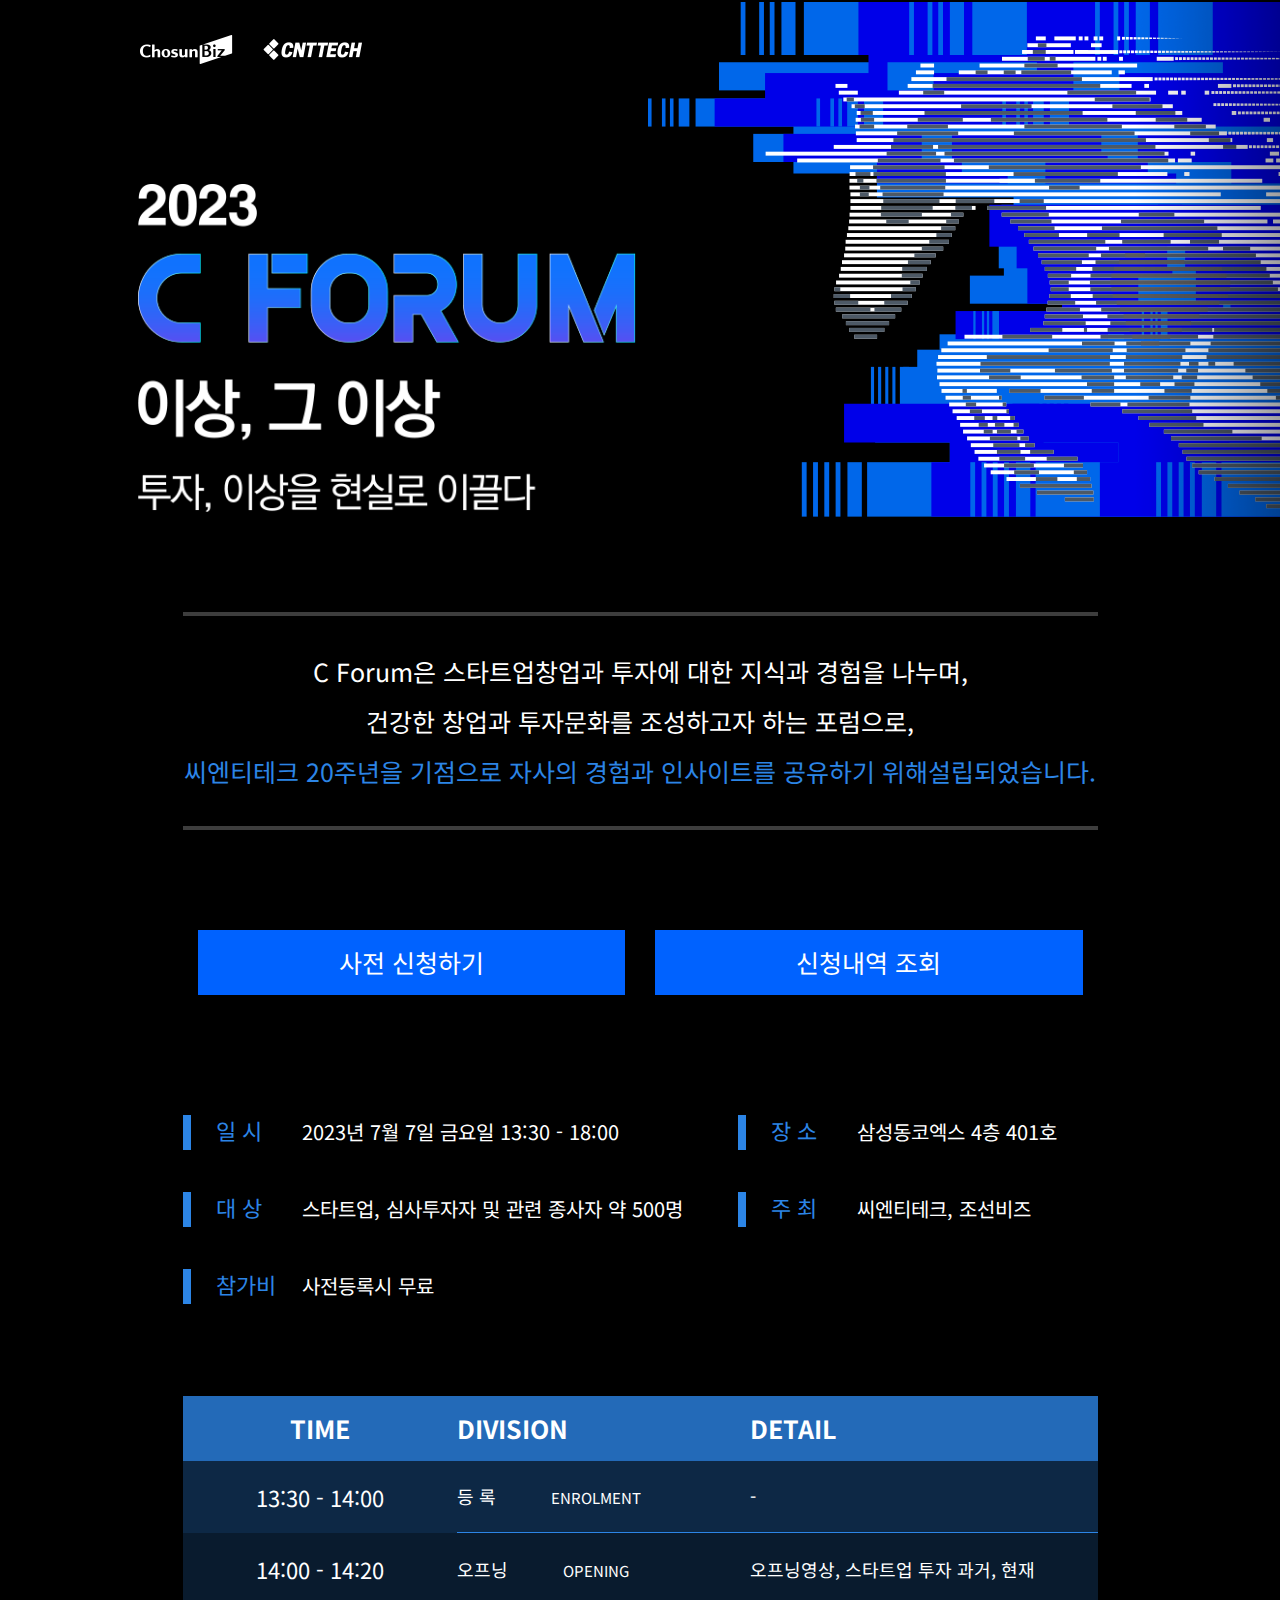
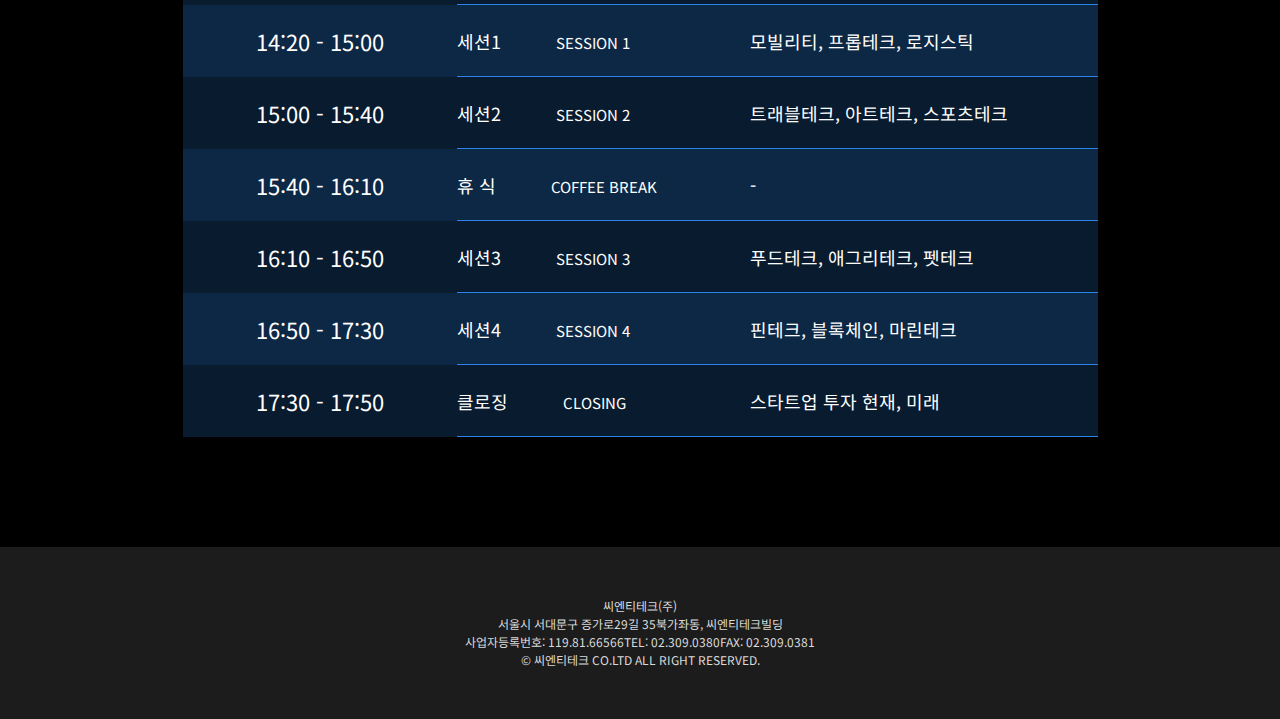
==== pages/index.html @ 465e96e7 "c 포럼 작업중" ====
<!DOCTYPE html>
<html lang="ko">
<head>
    <meta charset="UTF-8">
    <meta http-equiv="X-UA-Compatible" content="IE=edge">
    <meta name="viewport" content="width=device-width, initial-scale=1.0">
    <title>C 포럼 사전신청 페이지</title>
    <link rel="stylesheet" href="../resources/css/style.css">
</head>
<body>
    <div id="container">
        <div class="inner main">
            <div class="logo_wrap">
                <h1><a href="#"><img src="../resources/img/common/ico_logo_chosunBiz.png" alt="조선비즈 로고"></a></h1>
                <h1><a href="#"><img src="../resources/img/common/ico_logo_cnttech.png" alt="씨엔티테크 로고"></a></h1>
            </div>
            <span class="title"><img src="../resources/img/common/img_pc_title.png" alt="2023 C FORUM 이상, 그 이상, 투자, 이상을 현실로 이끌다"></span>    
            <p>C Forum은 스타트업창업과 투자에 대한<br class="mobile"> 지식과 경험을 나누며, <br class="pc">건강한 창업과 투자문화를 조성하고자 하는 포럼으로, <br><span>씨엔티테크 20주년을 기점으로 자사의 경험과 <br class="mobile">인사이트를 공유하기 위해설립되었습니다.</span></p>
            <div class="btn_wrap">
                <a class="button" href="#">사전 신청하기</a>
                <a class="button" href="#">신청내역 조회</a>
            </div>
            <ul>
                <li><span>일 시</span>2023년 7월 7일 금요일 13:30 - 18:00</li>
                <li><span>장 소</span>삼성동코엑스 4층 401호</li>
                <li><span>대 상</span>스타트업, 심사투자자 및 관련 종사자 약 500명</li>
                <li><span>주 최</span>씨엔티테크, 조선비즈</li>
                <li><span>참가비</span>사전등록시 무료</li>
            </ul>
            <table>
                <thead>
                    <tr>
                        <th>TIME</th>
                        <th>DIVISION</th>
                        <th>DETAIL</th>
                    </tr>
                </thead>
                <tbody>
                    <tr>
                        <td>13:30 - 14:00</td>
                        <td>등 록<span>ENROLMENT</span></td>
                        <td>-</td>
                    </tr>
                    <tr class="dark">
                        <td>14:00 - 14:20</td>
                        <td>오프닝<span>OPENING</span><span class="detail">오프닝영상, 스타트업 투자 과거, 현재</span></td>
                        <td>오프닝영상, 스타트업 투자 과거, 현재</td>
                    </tr>
                    <tr>
                        <td>14:20 - 15:00</td>
                        <td>세션1<span>SESSION 1</span><span class="detail">모빌리티, 프롭테크, 로지스틱</span></td>
                        <td>모빌리티, 프롭테크, 로지스틱</td>
                    </tr>
                    <tr class="dark">
                        <td>15:00 - 15:40</td>
                        <td>세션2<span>SESSION 2</span><span class="detail">트래블테크, 아트테크, 스포츠테크</span></td>
                        <td>트래블테크, 아트테크, 스포츠테크</td>
                    </tr>
                    <tr>
                        <td>15:40 - 16:10</td>
                        <td>휴 식<span>COFFEE BREAK</span></td>
                        <td>-</td>
                    </tr>
                    <tr class="dark">
                        <td>16:10 - 16:50</td>
                        <td>세션3<span>SESSION 3</span><span class="detail">푸드테크, 애그리테크, 펫테크</span></td>
                        <td>푸드테크, 애그리테크, 펫테크</td>
                    </tr>
                    <tr>
                        <td>16:50 - 17:30</td>
                        <td>세션4<span>SESSION 4</span><span class="detail">핀테크, 블록체인, 마린테크</span></td>
                        <td>핀테크, 블록체인, 마린테크</td>
                    </tr>
                    <tr class="dark">
                        <td>17:30 - 17:50</td>
                        <td>클로징<span>CLOSING</span><span class="detail">스타트업 투자 현재, 미래</span></td>
                        <td>스타트업 투자 현재, 미래</td>
                    </tr>
                </tbody>
            </table>
        </div>
    </div>
    <div id="footer">
        <ul>
            <li>씨엔티테크(주)</li>
            <li>서울시 서대문구 증가로29길 35북가좌동, 씨엔티테크빌딩</li>
            <li>사업자등록번호: 119.81.66566TEL: 02.309.0380FAX: 02.309.0381</li>
            <li>© 씨엔티테크 CO.LTD ALL RIGHT RESERVED.</li>
        </ul>
    </div>
</body>
</html>
---- resources/css/style.css ----
@import url("https://cdnjs.cloudflare.com/ajax/libs/font-awesome/6.3.0/css/all.min.css");
@import url("https://fonts.googleapis.com/css2?family=Noto+Sans+KR:wght@400;500;700&display=swap");
* {
  margin: 0;
  padding: 0;
}

html {
  font-size: 62.5%;
}

body {
  background-color: #000;
  font: normal 1.8rem/1.44 "Noto Sans KR", sans-serif;
}

ul, ol, li {
  list-style-type: none;
}

a {
  text-decoration: none;
  color: #000;
}

img, video {
  vertical-align: middle;
}

input, select, textarea {
  outline: 0;
  border: none;
}

textarea {
  resize: none;
}

table {
  border-collapse: collapse;
}

body {
  line-height: 1;
}

button {
  border: none;
}

input {
  outline: 0;
}

.button:active {
  transform: scale(0.95);
}

#footer {
  background-color: #1c1c1c;
  padding: 5rem 0;
}
#footer ul li {
  color: #dadada;
  text-align: center;
  line-height: 1.8rem;
  font-size: 1.2rem;
}

#container {
  overflow-x: hidden;
}
#container .top_banner {
  background-color: #0062ff;
  color: #fff;
  text-align: center;
  padding: 7rem 0;
  font-size: 4rem;
  font-weight: bold;
}
#container .inner {
  max-width: 91.5rem;
  width: 100%;
}
#container .inner.main {
  color: #fff;
  margin: 0 auto 11rem;
}
#container .inner.main .logo_wrap {
  display: flex;
  margin: 2.5rem -4.5rem 12rem -4.5rem;
  margin-bottom: 12rem;
}
#container .inner.main .logo_wrap h1:last-child {
  margin-left: 2.5rem;
}
#container .inner.main .logo_wrap h1 a img {
  width: 100%;
}
#container .inner.main .title {
  margin: 0 -4.5rem;
  display: inline-block;
  width: 50rem;
  height: 32.8rem;
}
#container .inner.main .title img {
  width: 100%;
}
#container .inner.main .title::after {
  content: "";
  display: block;
  width: 104.7rem;
  height: 61.2rem;
  background-image: url("../img/common/bg_pc.png");
  background-repeat: no-repeat;
  background-size: cover;
  position: relative;
  top: -51rem;
  right: -51rem;
}
#container .inner.main p {
  margin: 10rem 0;
  border-top: 0.4rem solid #3d3d3d;
  border-bottom: 0.4rem solid #3d3d3d;
  font-size: 2.5rem;
  line-height: 5rem;
  padding: 3rem 0;
  text-align: center;
}
#container .inner.main p br.mobile {
  display: none;
}
#container .inner.main p span {
  color: #2c85e6;
}
#container .inner.main .btn_wrap {
  display: flex;
  justify-content: center;
  margin-bottom: 11rem;
}
#container .inner.main .btn_wrap a {
  margin: 0 1.5rem;
  display: block;
  width: 44rem;
  height: 6.5rem;
  background-color: #0062ff;
  color: #fff;
  font-size: 2.5rem;
  line-height: 6.5rem;
  text-align: center;
}
#container .inner.main ul {
  margin-bottom: 6rem;
}
#container .inner.main ul li {
  display: inline-block;
  font-size: 2rem;
  margin-bottom: 4rem;
}
#container .inner.main ul li:nth-child(1), #container .inner.main ul li:nth-child(3) {
  width: 55rem;
}
#container .inner.main ul li::before {
  content: "";
  display: inline-block;
  width: 0.8rem;
  height: 3.5rem;
  background-color: #2c85e6;
  margin-right: 2.5rem;
  transform: translateY(1rem);
}
#container .inner.main ul li span {
  font-size: 2.2rem;
  display: inline-block;
  width: 6.1rem;
  color: #2c85e6;
  margin-right: 2.5rem;
}
#container .inner.main table {
  width: 100%;
}
#container .inner.main table thead {
  padding: 0 13rem 0 5rem;
}
#container .inner.main table thead tr {
  background-color: #236ab8;
}
#container .inner.main table thead tr th {
  font-size: 2.5rem;
  font-weight: bold;
  padding: 2rem 0;
}
#container .inner.main table thead tr th:first-child {
  width: 30%;
}
#container .inner.main table thead tr th:nth-child(2) {
  width: 32%;
  text-align: start;
}
#container .inner.main table thead tr th:last-child {
  width: 38%;
  text-align: start;
}
#container .inner.main table tbody tr td {
  font-size: 2.2rem;
  padding: 2.5rem 0;
}
#container .inner.main table tbody tr td span {
  display: inline-block;
  margin-left: 5.5rem;
  font-size: 1.5rem;
}
#container .inner.main table tbody tr td span.detail {
  display: none;
}
#container .inner.main table tbody tr td:first-child {
  width: 30%;
  text-align: center;
}
#container .inner.main table tbody tr td:nth-child(2) {
  width: 32%;
  font-size: 1.8rem;
  border-bottom: 0.1rem solid #2c85e6;
}
#container .inner.main table tbody tr td:last-child {
  font-size: 1.8rem;
  width: 38%;
  border-bottom: 0.1rem solid #2c85e6;
}
#container .inner.main table tr {
  background-color: #0d2845;
}
#container .inner.main table tr.dark {
  background-color: #091b2e;
}
#container .inner.application {
  max-width: 100rem;
  width: 100%;
  color: #000;
  margin: 6.5rem auto 11.5rem;
  border-radius: 3rem;
  position: relative;
}
#container .inner.application button.exit_btn {
  width: 7rem;
  height: 7rem;
  border-top: 0.1rem solid #656565;
  border-left: 0.1rem solid #656565;
  background-color: transparent;
  transform: rotate(-45deg);
  position: absolute;
  top: 2.5rem;
  left: -11rem;
}
#container .inner.application button.exit_btn:active {
  transform: rotate(-45deg) scale(0.95);
}
#container .inner.application button.submit_btn {
  width: 44rem;
  height: 6.5rem;
  background-color: #0062ff;
  color: #fff;
  font-size: 2.5rem;
  font-weight: bold;
  display: block;
  margin: 0 auto;
}
#container .inner.application div {
  overflow: hidden;
  background-color: #fff;
  padding: 7.5rem 17.5rem;
  border-radius: 3rem;
  box-sizing: border-box;
  margin-bottom: 8.5rem;
}
#container .inner.application div h3 {
  font-size: 2.5rem;
  color: #0062ff;
  margin-bottom: 1rem;
}
#container .inner.application div p {
  white-space: pre-line;
  font-size: 1.5rem;
  color: #0062ff;
  margin-bottom: 4rem;
}
#container .inner.application div p.policy {
  color: #000;
  border-top: 0.1rem solid #d9d9d9;
  border-bottom: 0.1rem solid #d9d9d9;
  line-height: 2rem;
  padding: 5rem 0;
  margin-top: 7rem;
}
#container .inner.application div ul {
  position: relative;
  padding-top: 3.5rem;
  margin-bottom: 7rem;
}
#container .inner.application div ul::before {
  content: "";
  display: block;
  width: 100vw;
  height: 0.2rem;
  background-color: #0062ff;
  position: absolute;
  top: 0;
  left: 50%;
  transform: translateX(-50%);
}
#container .inner.application div ul::after {
  content: "";
  display: block;
  width: 100vw;
  height: 0.2rem;
  background-color: #0062ff;
  position: absolute;
  bottom: -14rem;
  left: 50%;
  transform: translateX(-50%);
}
#container .inner.application div ul li {
  display: flex;
  align-items: center;
  font-size: 2rem;
  margin-bottom: 2.5rem;
}
#container .inner.application div ul li > span {
  width: 13rem;
}
#container .inner.application div ul li > span span {
  color: #ff0000;
}
#container .inner.application div ul li input {
  border: 0.1rem solid #e9e9e9;
  width: 80%;
  height: 5.4rem;
  padding: 0 1.5rem;
  display: block;
  margin: 0 0 0 auto;
  border-radius: 1rem;
  box-sizing: border-box;
}
#container .inner.application div label {
  display: flex;
  align-items: center;
  font-size: 1.5rem;
}
#container .inner.application div label span {
  border: 0.1rem solid #d0d0d0;
  width: 2rem;
  height: 2rem;
  margin-right: 2rem;
  position: relative;
  overflow: hidden;
}
#container .inner.application div label span::after {
  content: "";
  position: absolute;
  width: 0.8rem;
  height: 1.2rem;
  border-right: 0.3rem solid red;
  border-bottom: 0.3rem solid red;
  transform: rotate(45deg);
  display: none;
  top: -0.1rem;
  right: 25%;
}
#container .inner.application div label input {
  display: none;
}
#container .inner.application div label input:checked + span::after {
  display: block;
}
#container .inner.application_done {
  color: #fff;
  max-width: 100rem;
  height: 56rem;
  margin: 0 auto;
}
#container .inner.application_done::after {
  content: "";
  position: relative;
  top: -57rem;
  left: -36rem;
  display: block;
  width: 96.5rem;
  height: 35.3rem;
  background-image: url("../img/common/bg_pc_done.png");
  background-repeat: no-repeat;
  background-size: cover;
}
#container .inner.application_done div {
  max-width: 30.4rem;
  width: 100%;
  margin: 21.5rem 0 21.5rem auto;
}
#container .inner.application_done div h3 {
  font-size: 3rem;
  text-align: center;
  white-space: pre-line;
  margin-bottom: 5.5rem;
  line-height: 4rem;
}
#container .inner.application_done div button {
  width: 100%;
  height: 4.8rem;
  background-color: #0062ff;
  color: #fff;
  font-weight: bold;
  font-size: 1.8rem;
  margin-bottom: 1.7rem;
}
#container .pop_card {
  display: none;
  position: relative;
  top: 0;
  left: 0;
}
#container .pop_card.on {
  display: block;
}
#container .pop_card .pop_bg {
  display: block;
  width: 100vw;
  height: 100vh;
  position: fixed;
  top: 0;
  left: 0;
  z-index: 1;
  background-color: rgba(0, 0, 0, 0.7);
}
#container .pop_card > div {
  display: flex;
  flex-direction: column;
  justify-content: space-between;
  z-index: 2;
  position: fixed;
  top: 50%;
  left: 50%;
  transform: translate(-50%, -50%);
  padding: 1rem;
  width: 44.2rem;
  height: 23.5rem;
  box-sizing: border-box;
  border-radius: 1.5rem;
  background-color: #fff;
}
#container .pop_card > div h4 {
  font-size: 2rem;
  text-align: center;
  padding: 5rem 0;
  width: 30rem;
  margin: 0 auto;
  line-height: 2.5rem;
}
#container .pop_card > div button {
  background-color: #0062ff;
  width: 100%;
  height: 5.4rem;
  color: #fff;
  font-size: 2rem;
  font-weight: bold;
  border-radius: 1.5rem;
}
#container .pop_card > div > div {
  display: flex;
  justify-content: space-between;
}
#container .pop_card > div > div button {
  width: 20.8rem;
}
#container .pop_card > div > div button:first-child {
  background-color: #fff;
  border: 0.1rem solid #0062ff;
  color: #0062ff;
}

@media screen and (max-width: 1240px) {
  #container .inner.application {
    padding: 0 11rem;
    box-sizing: border-box;
    max-width: 100%;
  }
  #container .inner.application button.exit_btn {
    left: 3rem;
  }
}
@media screen and (max-width: 1024px) {
  #container .top_banner {
    padding: 4rem 0;
  }
  #container .top_banner h2 {
    font-size: 2.5rem;
  }
  #container .inner {
    padding: 0 2.5rem;
    box-sizing: border-box;
  }
  #container .inner.main .logo_wrap {
    margin: 2.5rem 0 12rem 0;
  }
  #container .inner.main .title {
    margin: 1.5rem 0 0 0;
    width: 47.5rem;
  }
  #container .inner.main .title::after {
    right: -35rem;
  }
  #container .inner.main ul {
    margin: 0 4rem 6rem 4rem;
  }
  #container .inner.main ul li {
    width: 100%;
  }
  #container .inner.application {
    padding: 0 2.5rem;
  }
  #container .inner.application button.exit_btn {
    border-top: 0.1rem solid #fff;
    border-left: 0.1rem solid #fff;
    top: -14rem;
    width: 4rem;
    height: 4rem;
  }
  #container .inner.application div {
    padding: 7.5rem 10rem;
  }
  #container .inner.application_done {
    height: 38rem;
  }
  #container .inner.application_done::after {
    background-image: url("../img/common/bg_mobile_done.png");
    transform: translateX(-26.5%);
    width: 96.7rem;
    height: 41.3rem;
    top: -80.3rem;
    left: 50%;
  }
  #container .inner.application_done div {
    margin: 42rem auto 3.5rem;
  }
}
@media screen and (max-width: 750px) {
  #footer {
    padding: 2rem 0;
  }
  #footer ul li {
    font-size: 1rem;
    line-height: 1.3rem;
  }
  #container .top_banner {
    padding: 2rem 0;
  }
  #container .top_banner h2 {
    font-size: 1.6rem;
  }
  #container .inner.main {
    position: relative;
  }
  #container .inner.main .logo_wrap {
    margin: 0.2rem -1rem 0;
  }
  #container .inner.main .logo_wrap h1:last-child {
    margin-left: 1.5rem;
  }
  #container .inner.main .logo_wrap h1 a {
    display: block;
    width: 5.4rem;
    height: 1.7rem;
  }
  #container .inner.main .logo_wrap h1 a img {
    vertical-align: super;
  }
  #container .inner.main .title {
    margin: 15rem -1rem 0 -1rem;
    width: 0;
    height: 12rem;
  }
  #container .inner.main .title img {
    display: none;
  }
  #container .inner.main .title::after {
    width: 74.9rem;
    height: 32rem;
    background-image: url("../img/common/bg_mobile_done.png");
    position: absolute;
    top: -0.5rem;
    right: 50%;
    transform: translateX(74%);
  }
  #container .inner.main p {
    white-space: pre-wrap;
    margin: 3.5rem 0 2.5rem 0;
    border-top: 0.1rem solid #3d3d3d;
    border-bottom: 0.1rem solid #3d3d3d;
    font-size: 1.58rem;
    line-height: 2.5rem;
    padding: 2rem 0;
  }
  #container .inner.main p br.pc {
    display: none;
  }
  #container .inner.main p br.mobile {
    display: block;
  }
  #container .inner.main .btn_wrap {
    flex-direction: column;
    margin-bottom: 2.5rem;
  }
  #container .inner.main .btn_wrap a {
    width: 100%;
    height: 4.5rem;
    margin: 1rem 0;
    font-size: 1.6rem;
    line-height: 4.5rem;
  }
  #container .inner.main ul {
    margin: 0 auto 2rem;
    width: 29.5rem;
  }
  #container .inner.main ul li {
    font-size: 1.1rem;
    margin-bottom: 2rem;
  }
  #container .inner.main ul li:nth-child(1), #container .inner.main ul li:nth-child(3) {
    width: 100%;
  }
  #container .inner.main ul li::before {
    width: 0.3rem;
    height: 1.6rem;
    margin-right: 1.5rem;
    transform: translateY(0.4rem);
  }
  #container .inner.main ul li span {
    font-size: 1.1rem;
    width: 6.5rem;
    margin: 0;
  }
  #container .inner.main table thead tr th {
    font-size: 1rem;
    padding: 1.2rem 0;
  }
  #container .inner.main table thead tr th:first-child {
    width: 32%;
  }
  #container .inner.main table thead tr th:nth-child(2) {
    width: 68%;
    text-align: center;
  }
  #container .inner.main table thead tr th:last-child {
    display: none;
  }
  #container .inner.main table tbody tr td {
    font-size: 1rem;
    padding: 1.5rem 0;
  }
  #container .inner.main table tbody tr td span {
    margin-left: 1rem;
    font-size: 1rem;
  }
  #container .inner.main table tbody tr td span.detail {
    display: block;
    margin-left: 0;
  }
  #container .inner.main table tbody tr td:first-child {
    width: 32%;
  }
  #container .inner.main table tbody tr td:nth-child(2) {
    font-size: 1rem;
    padding-left: 6rem;
  }
  #container .inner.main table tbody tr td:last-child {
    display: none;
  }
  #container .inner.application {
    margin: 3.5rem 0 4rem;
  }
  #container .inner.application button.exit_btn {
    width: 1rem;
    height: 1rem;
    border-top: 0.1rem solid #fff;
    border-left: 0.1rem solid #fff;
    top: -6.8rem;
    left: 2.5rem;
  }
  #container .inner.application button.submit_btn {
    max-width: 32rem;
    width: 100%;
    height: 4.5rem;
    font-size: 1.6rem;
  }
  #container .inner.application div {
    padding: 4.5rem 2.5rem;
    margin-bottom: 4rem;
  }
  #container .inner.application div h3 {
    font-size: 1.6rem;
  }
  #container .inner.application div p {
    font-size: 1rem;
    margin-bottom: 3rem;
  }
  #container .inner.application div p.policy {
    margin-top: 5rem;
    padding: 1rem 0;
    line-height: 1.5rem;
  }
  #container .inner.application div ul {
    padding-top: 2rem;
    margin-bottom: 5rem;
  }
  #container .inner.application div ul::after {
    bottom: -9.5rem;
  }
  #container .inner.application div ul li {
    font-size: 1.3rem;
  }
  #container .inner.application div ul li > span {
    width: 8rem;
  }
  #container .inner.application div ul li input {
    width: 80%;
    height: 3.3rem;
    border-radius: 0.5rem;
  }
  #container .inner.application div label {
    font-size: 1rem;
  }
  #container .inner.application div label span {
    width: 1rem;
    height: 1rem;
  }
  #container .inner.application div label span::after {
    width: 0.3rem;
    height: 0.7rem;
  }
  #container .inner.application_done::after {
    width: 74.9rem;
    height: 32rem;
    top: -69.7rem;
    left: 50%;
  }
  #container .inner.application_done div {
    margin: 32rem auto 3.5rem;
  }
  #container .inner.application_done div h3 {
    font-size: 2.3rem;
    margin-bottom: 5rem;
  }
  #container .inner.application_done div button {
    width: 100%;
    font-size: 1.6rem;
  }
}
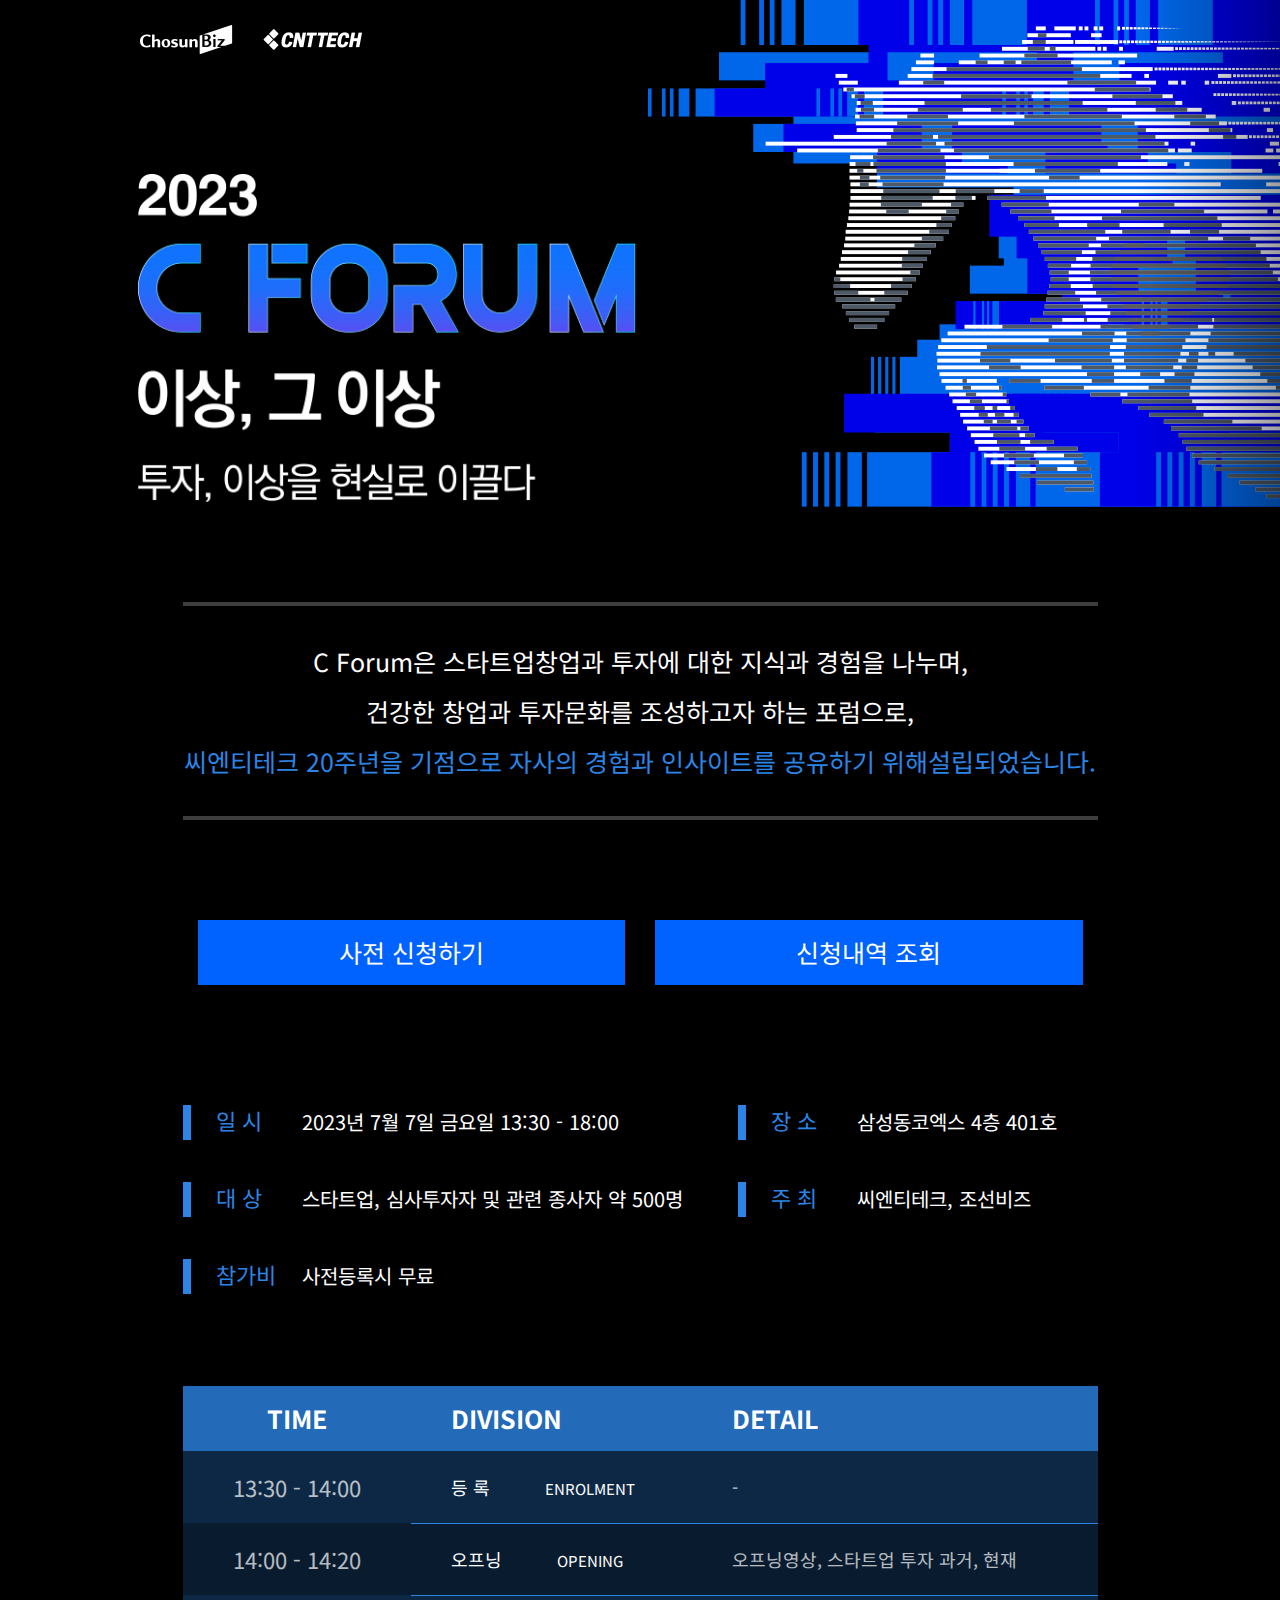
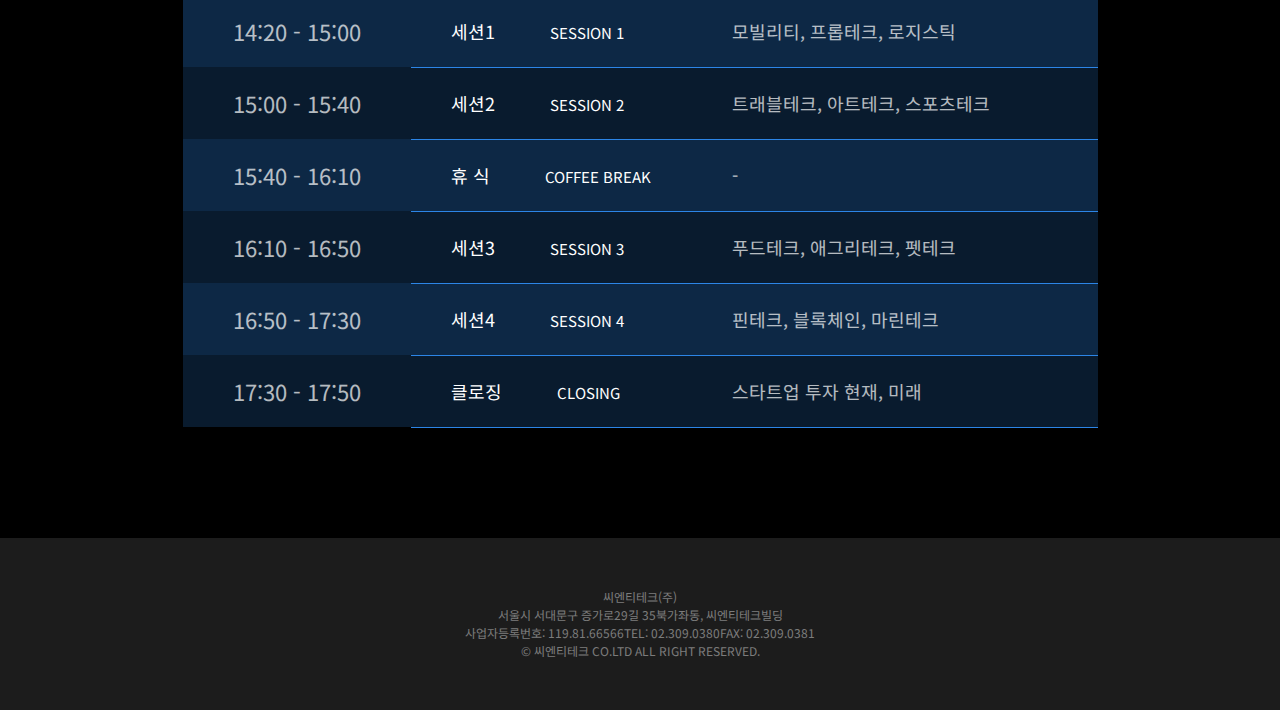
==== commit d91528c2: "css 수정" ====
--- a/pages/index.html
+++ b/pages/index.html
@@ -4,17 +4,17 @@
     <meta charset="UTF-8">
     <meta http-equiv="X-UA-Compatible" content="IE=edge">
     <meta name="viewport" content="width=device-width, initial-scale=1.0">
-    <title>C 포럼 사전신청 페이지</title>
+    <title>2023 C FORUM</title>
     <link rel="stylesheet" href="../resources/css/style.css">
 </head>
 <body>
     <div id="container">
         <div class="inner main">
             <div class="logo_wrap">
-                <h1><a href="#"><img src="../resources/img/common/ico_logo_chosunBiz.png" alt="조선비즈 로고"></a></h1>
-                <h1><a href="#"><img src="../resources/img/common/ico_logo_cnttech.png" alt="씨엔티테크 로고"></a></h1>
+                <a href="#"><img src="../resources/img/common/ico_logo_chosunBiz.png" alt="조선비즈 로고"></a>
+                <a href="#"><img src="../resources/img/common/ico_logo_cnttech.png" alt="씨엔티테크 로고"></a>
             </div>
-            <span class="title"><img src="../resources/img/common/img_pc_title.png" alt="2023 C FORUM 이상, 그 이상, 투자, 이상을 현실로 이끌다"></span>    
+            <h1 class="title"><img src="../resources/img/common/img_pc_title.png" alt="2023 C FORUM 이상, 그 이상, 투자, 이상을 현실로 이끌다"></h1>    
             <p>C Forum은 스타트업창업과 투자에 대한<br class="mobile"> 지식과 경험을 나누며, <br class="pc">건강한 창업과 투자문화를 조성하고자 하는 포럼으로, <br><span>씨엔티테크 20주년을 기점으로 자사의 경험과 <br class="mobile">인사이트를 공유하기 위해설립되었습니다.</span></p>
             <div class="btn_wrap">
                 <a class="button" href="#">사전 신청하기</a>
--- a/resources/css/style.css
+++ b/resources/css/style.css
@@ -6,6 +6,7 @@
 }
 
 html {
+  -webkit-user-select: none;
   font-size: 62.5%;
 }
 
@@ -65,6 +66,7 @@
   text-align: center;
   line-height: 1.8rem;
   font-size: 1.2rem;
+  opacity: 0.5;
 }
 
 #container {
@@ -75,6 +77,8 @@
   color: #fff;
   text-align: center;
   padding: 7rem 0;
+}
+#container .top_banner h2 {
   font-size: 4rem;
   font-weight: bold;
 }
@@ -90,11 +94,13 @@
   display: flex;
   margin: 2.5rem -4.5rem 12rem -4.5rem;
   margin-bottom: 12rem;
-}
-#container .inner.main .logo_wrap h1:last-child {
+  position: relative;
+  z-index: 1;
+}
+#container .inner.main .logo_wrap a:last-child {
   margin-left: 2.5rem;
 }
-#container .inner.main .logo_wrap h1 a img {
+#container .inner.main .logo_wrap a img {
   width: 100%;
 }
 #container .inner.main .title {
@@ -191,14 +197,15 @@
   padding: 2rem 0;
 }
 #container .inner.main table thead tr th:first-child {
-  width: 30%;
+  width: 25%;
 }
 #container .inner.main table thead tr th:nth-child(2) {
-  width: 32%;
+  width: 35%;
   text-align: start;
+  padding-left: 4rem;
 }
 #container .inner.main table thead tr th:last-child {
-  width: 38%;
+  width: 40%;
   text-align: start;
 }
 #container .inner.main table tbody tr td {
@@ -212,20 +219,25 @@
 }
 #container .inner.main table tbody tr td span.detail {
   display: none;
+  opacity: 0.7;
+  margin-top: 0.1rem;
 }
 #container .inner.main table tbody tr td:first-child {
-  width: 30%;
+  width: 25%;
   text-align: center;
+  opacity: 0.7;
 }
 #container .inner.main table tbody tr td:nth-child(2) {
-  width: 32%;
+  width: 35%;
   font-size: 1.8rem;
   border-bottom: 0.1rem solid #2c85e6;
+  padding-left: 4rem;
 }
 #container .inner.main table tbody tr td:last-child {
   font-size: 1.8rem;
-  width: 38%;
+  width: 40%;
   border-bottom: 0.1rem solid #2c85e6;
+  opacity: 0.7;
 }
 #container .inner.main table tr {
   background-color: #0d2845;
@@ -265,7 +277,7 @@
   display: block;
   margin: 0 auto;
 }
-#container .inner.application div {
+#container .inner.application > div {
   overflow: hidden;
   background-color: #fff;
   padding: 7.5rem 17.5rem;
@@ -273,18 +285,18 @@
   box-sizing: border-box;
   margin-bottom: 8.5rem;
 }
-#container .inner.application div h3 {
+#container .inner.application > div h3 {
   font-size: 2.5rem;
   color: #0062ff;
   margin-bottom: 1rem;
 }
-#container .inner.application div p {
+#container .inner.application > div p {
   white-space: pre-line;
   font-size: 1.5rem;
   color: #0062ff;
   margin-bottom: 4rem;
 }
-#container .inner.application div p.policy {
+#container .inner.application > div p.policy {
   color: #000;
   border-top: 0.1rem solid #d9d9d9;
   border-bottom: 0.1rem solid #d9d9d9;
@@ -292,12 +304,12 @@
   padding: 5rem 0;
   margin-top: 7rem;
 }
-#container .inner.application div ul {
+#container .inner.application > div ul {
   position: relative;
   padding-top: 3.5rem;
   margin-bottom: 7rem;
 }
-#container .inner.application div ul::before {
+#container .inner.application > div ul::before {
   content: "";
   display: block;
   width: 100vw;
@@ -308,7 +320,7 @@
   left: 50%;
   transform: translateX(-50%);
 }
-#container .inner.application div ul::after {
+#container .inner.application > div ul::after {
   content: "";
   display: block;
   width: 100vw;
@@ -319,21 +331,22 @@
   left: 50%;
   transform: translateX(-50%);
 }
-#container .inner.application div ul li {
+#container .inner.application > div ul li {
   display: flex;
   align-items: center;
   font-size: 2rem;
   margin-bottom: 2.5rem;
 }
-#container .inner.application div ul li > span {
+#container .inner.application > div ul li h4 {
+  font-weight: normal;
   width: 13rem;
 }
-#container .inner.application div ul li > span span {
+#container .inner.application > div ul li h4 span {
   color: #ff0000;
 }
-#container .inner.application div ul li input {
+#container .inner.application > div ul li input {
   border: 0.1rem solid #e9e9e9;
-  width: 80%;
+  width: 100%;
   height: 5.4rem;
   padding: 0 1.5rem;
   display: block;
@@ -341,12 +354,23 @@
   border-radius: 1rem;
   box-sizing: border-box;
 }
-#container .inner.application div label {
+#container .inner.application > div ul li > div {
+  width: 100%;
+  position: relative;
+}
+#container .inner.application > div ul li > div span {
+  position: absolute;
+  top: 50%;
+  transform: translateY(-50%);
+  right: 2rem;
+  font-size: 1.5rem;
+}
+#container .inner.application > div label {
   display: flex;
   align-items: center;
   font-size: 1.5rem;
 }
-#container .inner.application div label span {
+#container .inner.application > div label span {
   border: 0.1rem solid #d0d0d0;
   width: 2rem;
   height: 2rem;
@@ -354,31 +378,31 @@
   position: relative;
   overflow: hidden;
 }
-#container .inner.application div label span::after {
+#container .inner.application > div label span::after {
   content: "";
   position: absolute;
   width: 0.8rem;
   height: 1.2rem;
-  border-right: 0.3rem solid red;
-  border-bottom: 0.3rem solid red;
+  border-right: 0.2rem solid red;
+  border-bottom: 0.2rem solid red;
   transform: rotate(45deg);
   display: none;
   top: -0.1rem;
   right: 25%;
 }
-#container .inner.application div label input {
+#container .inner.application > div label input {
   display: none;
 }
-#container .inner.application div label input:checked + span::after {
-  display: block;
-}
-#container .inner.application_done {
+#container .inner.application > div label input:checked + span::after {
+  display: block;
+}
+#container .inner.submitted {
   color: #fff;
   max-width: 100rem;
   height: 56rem;
   margin: 0 auto;
 }
-#container .inner.application_done::after {
+#container .inner.submitted::after {
   content: "";
   position: relative;
   top: -57rem;
@@ -390,26 +414,370 @@
   background-repeat: no-repeat;
   background-size: cover;
 }
-#container .inner.application_done div {
+#container .inner.submitted div {
   max-width: 30.4rem;
   width: 100%;
   margin: 21.5rem 0 21.5rem auto;
 }
-#container .inner.application_done div h3 {
+#container .inner.submitted div h3 {
   font-size: 3rem;
   text-align: center;
   white-space: pre-line;
   margin-bottom: 5.5rem;
   line-height: 4rem;
 }
-#container .inner.application_done div button {
+#container .inner.submitted div a {
+  display: block;
   width: 100%;
   height: 4.8rem;
+  text-align: center;
+  line-height: 4.8rem;
   background-color: #0062ff;
   color: #fff;
   font-weight: bold;
   font-size: 1.8rem;
   margin-bottom: 1.7rem;
+}
+#container .inner.application_inquiry {
+  color: #fff;
+  max-width: 100rem;
+  height: 64rem;
+  margin: 0 auto;
+}
+#container .inner.application_inquiry::after {
+  content: "";
+  position: relative;
+  top: -50rem;
+  left: -45.5rem;
+  display: block;
+  width: 96.5rem;
+  height: 35.3rem;
+  background-image: url("../img/common/bg_pc_done.png");
+  background-repeat: no-repeat;
+  background-size: cover;
+}
+#container .inner.application_inquiry > div {
+  max-width: 37rem;
+  width: 100%;
+  margin: 11.5rem 0 11.5rem auto;
+}
+#container .inner.application_inquiry > div h3 {
+  font-size: 2.5rem;
+  padding-bottom: 1.6rem;
+  margin-bottom: 3.2rem;
+  border-bottom: 0.2rem solid #fff;
+}
+#container .inner.application_inquiry > div ul li {
+  font-size: 2rem;
+  display: flex;
+  justify-content: space-between;
+  align-items: center;
+  margin-bottom: 2.3rem;
+  position: relative;
+}
+#container .inner.application_inquiry > div ul li h4 {
+  font-weight: normal;
+  width: 6.7rem;
+}
+#container .inner.application_inquiry > div ul li input {
+  width: 30.3rem;
+  height: 4.8rem;
+  border-radius: 0.7rem;
+  padding: 0 1.5rem;
+  box-sizing: border-box;
+}
+#container .inner.application_inquiry > div ul li > div span {
+  position: absolute;
+  top: 50%;
+  transform: translateY(-50%);
+  color: #000;
+  right: 1.5rem;
+  font-size: 1.5rem;
+}
+#container .inner.application_inquiry > div ul li button {
+  margin-top: 2rem;
+  margin-bottom: 0;
+  width: 37.1rem;
+  height: 4.8rem;
+  background-color: #0062ff;
+  color: #fff;
+  font-size: 2rem;
+  font-weight: bold;
+}
+#container .inner.application_inquiry a {
+  width: 100%;
+  max-width: 37.1rem;
+  height: 4.8rem;
+  text-align: center;
+  line-height: 4.8rem;
+  font-size: 2rem;
+  font-weight: bold;
+  color: #fff;
+  background-color: #0062ff;
+  display: block;
+  margin: 0 auto;
+}
+#container .inner.application_list_inquiry {
+  color: #fff;
+  max-width: 37rem;
+  width: 100%;
+  margin: 23rem auto 11rem;
+}
+#container .inner.application_list_inquiry h3 {
+  font-size: 2.5rem;
+  margin-bottom: 3.7rem;
+}
+#container .inner.application_list_inquiry h3::after {
+  content: "";
+  display: block;
+  width: 100%;
+  height: 0.2rem;
+  background-color: #fff;
+  margin-top: 1.5rem;
+}
+#container .inner.application_list_inquiry label {
+  display: flex;
+  justify-content: space-between;
+  align-items: center;
+  font-size: 2rem;
+  margin-bottom: 23rem;
+}
+#container .inner.application_list_inquiry label input {
+  width: 27.3rem;
+  height: 4.8rem;
+  border-radius: 0.6rem;
+  padding: 0 1.5rem;
+  box-sizing: border-box;
+}
+#container .inner.application_list_inquiry button {
+  width: 100%;
+  height: 4.8rem;
+  background-color: #0062ff;
+  color: #fff;
+  font-weight: bold;
+  font-size: 2rem;
+}
+#container .inner.application_list {
+  max-width: 100rem;
+  margin: 0 auto;
+  padding: 13rem 0;
+}
+#container .inner.application_list > div {
+  height: 84rem;
+  padding: 4.5rem 6rem;
+  background-color: #fff;
+  border-radius: 3rem;
+  text-align: center;
+  overflow: hidden;
+}
+#container .inner.application_list > div .top_search_bar {
+  display: flex;
+  justify-content: center;
+}
+#container .inner.application_list > div .top_search_bar select {
+  font-size: 1.5rem;
+  width: 17rem;
+  height: 5rem;
+  border: 0.2rem solid #e9e9e9;
+  border-radius: 0.7rem;
+  background-image: url("../img/common/ico_arrow_down.png");
+  background-repeat: no-repeat;
+  background-position: 12.5rem;
+  -webkit-appearance: none; /* for chrome */
+  -moz-appearance: none; /*for firefox*/
+  appearance: none;
+  padding: 0 2.5rem;
+  box-sizing: border-box;
+  margin: 0 0.75rem;
+}
+#container .inner.application_list > div .top_search_bar > div {
+  position: relative;
+}
+#container .inner.application_list > div .top_search_bar > div > input {
+  font-size: 1.5rem;
+  width: 30rem;
+  height: 5rem;
+  border: 0.2rem solid #e9e9e9;
+  border-radius: 0.7rem;
+  padding: 0 1.5rem;
+  box-sizing: border-box;
+  margin: 0 0.75rem;
+}
+#container .inner.application_list > div .top_search_bar > div button {
+  width: 2.9rem;
+  height: 2.9rem;
+  background-color: transparent;
+  background-image: url("../img/common/ico_search.png");
+  background-repeat: no-repeat;
+  background-size: cover;
+  cursor: pointer;
+  position: absolute;
+  top: 50%;
+  right: 2rem;
+  transform: translateY(-50%);
+}
+#container .inner.application_list > div .top_search_bar > div button:active {
+  transform: translateY(-50%) scale(0.95);
+}
+#container .inner.application_list > div .pc_list {
+  width: 100%;
+  margin: 4rem auto 3rem;
+}
+#container .inner.application_list > div .pc_list tr th, #container .inner.application_list > div .pc_list tr td {
+  text-align: center;
+}
+#container .inner.application_list > div .pc_list thead {
+  border-top: 0.2rem solid #0062ff;
+  border-bottom: 0.2rem solid #0062ff;
+}
+#container .inner.application_list > div .pc_list thead tr th {
+  font-size: 1.5rem;
+  font-weight: lighter;
+  padding: 2rem 0;
+}
+#container .inner.application_list > div .pc_list tbody tr {
+  border-bottom: 0.1rem solid #eaeaea;
+}
+#container .inner.application_list > div .pc_list tbody tr td {
+  font-size: 1.5rem;
+  font-weight: normal;
+  padding: 2rem 0;
+}
+#container .inner.application_list > div .pc_list tbody tr td label {
+  display: flex;
+  align-items: center;
+  font-size: 1.5rem;
+  width: 2.3rem;
+  margin: 0 auto;
+}
+#container .inner.application_list > div .pc_list tbody tr td label span {
+  border: 0.1rem solid #d0d0d0;
+  width: 2rem;
+  height: 2rem;
+  position: relative;
+  display: block;
+}
+#container .inner.application_list > div .pc_list tbody tr td label span::after {
+  content: "";
+  position: absolute;
+  width: 0.8rem;
+  height: 1.2rem;
+  border-right: 0.2rem solid red;
+  border-bottom: 0.2rem solid red;
+  transform: rotate(45deg);
+  display: none;
+  top: -0.1rem;
+  right: 25%;
+}
+#container .inner.application_list > div .pc_list tbody tr td label input {
+  display: none;
+}
+#container .inner.application_list > div .pc_list tbody tr td label input:checked + span::after {
+  display: block;
+}
+#container .inner.application_list > div .pc_list tbody tr td button {
+  width: 5.6rem;
+  height: 3rem;
+  background-color: #0062ff;
+  color: #fff;
+  font-size: 1.5rem;
+}
+#container .inner.application_list > div .mobile_list {
+  display: none;
+}
+#container .inner.application_list > div .mobile_list > div {
+  display: flex;
+  width: 100%;
+  position: relative;
+}
+#container .inner.application_list > div .mobile_list > div::after {
+  content: "";
+  display: block;
+  width: 100vw;
+  height: 0.1rem;
+  background-color: #0062ff;
+  position: absolute;
+  bottom: 0;
+  left: 50%;
+  transform: translate(-50%);
+}
+#container .inner.application_list > div .mobile_list > div button {
+  padding: 2rem 0;
+  width: 33.333%;
+  font-size: 1.3rem;
+  background-color: transparent;
+}
+#container .inner.application_list > div .mobile_list > div button.on {
+  color: #0062ff;
+}
+#container .inner.application_list > div .mobile_list ul {
+  margin-top: 2rem;
+}
+#container .inner.application_list > div .mobile_list ul li {
+  border: 0.1rem solid #d0d0d0;
+  width: 100%;
+  border-radius: 1rem;
+  display: flex;
+  flex-wrap: wrap;
+  justify-content: space-between;
+  padding: 1rem 1.8rem;
+  box-sizing: border-box;
+  margin-bottom: 2rem;
+}
+#container .inner.application_list > div .mobile_list ul li.on {
+  border: 0.1rem solid #0062ff;
+}
+#container .inner.application_list > div .mobile_list ul li.on button {
+  color: #0062ff;
+}
+#container .inner.application_list > div .mobile_list ul li div {
+  display: flex;
+  width: 49%;
+  margin: 0.75rem 0;
+}
+#container .inner.application_list > div .mobile_list ul li div h4, #container .inner.application_list > div .mobile_list ul li div p {
+  font-size: 1rem;
+  font-weight: normal;
+  text-align: start;
+}
+#container .inner.application_list > div .mobile_list ul li div h4 {
+  width: 5.5rem;
+}
+#container .inner.application_list > div .mobile_list ul li button {
+  margin: 0 0 0 auto;
+  margin-left: 31.8%;
+  text-align: end;
+  color: #000;
+  font-weight: bold;
+  font-size: 1rem;
+  background: transparent;
+}
+#container .inner.application_list > div .pagination {
+  display: flex;
+  justify-content: center;
+  align-items: center;
+}
+#container .inner.application_list > div .pagination.mobile {
+  display: none;
+}
+#container .inner.application_list > div .pagination > a {
+  font-size: 2rem;
+  color: #0062ff;
+  margin: 0 1rem;
+  transform: translateY(0.1rem);
+}
+#container .inner.application_list > div .pagination ul {
+  display: flex;
+  align-items: center;
+}
+#container .inner.application_list > div .pagination ul li {
+  margin: 0 1rem;
+}
+#container .inner.application_list > div .pagination ul li.on a {
+  color: #0062ff;
+}
+#container .inner.application_list > div .pagination ul li a {
+  font-size: 1.5rem;
 }
 #container .pop_card {
   display: none;
@@ -449,12 +817,12 @@
 #container .pop_card > div h4 {
   font-size: 2rem;
   text-align: center;
-  padding: 5rem 0;
-  width: 30rem;
-  margin: 0 auto;
+  width: -moz-fit-content;
+  width: fit-content;
+  margin: auto;
   line-height: 2.5rem;
 }
-#container .pop_card > div button {
+#container .pop_card > div button, #container .pop_card > div a {
   background-color: #0062ff;
   width: 100%;
   height: 5.4rem;
@@ -463,14 +831,19 @@
   font-weight: bold;
   border-radius: 1.5rem;
 }
+#container .pop_card > div a {
+  line-height: 5.4rem;
+  text-align: center;
+  cursor: default;
+}
 #container .pop_card > div > div {
   display: flex;
   justify-content: space-between;
 }
-#container .pop_card > div > div button {
+#container .pop_card > div > div button, #container .pop_card > div > div a {
   width: 20.8rem;
 }
-#container .pop_card > div > div button:first-child {
+#container .pop_card > div > div button:first-child, #container .pop_card > div > div a:first-child {
   background-color: #fff;
   border: 0.1rem solid #0062ff;
   color: #0062ff;
@@ -523,13 +896,13 @@
     width: 4rem;
     height: 4rem;
   }
-  #container .inner.application div {
+  #container .inner.application > div {
     padding: 7.5rem 10rem;
   }
-  #container .inner.application_done {
+  #container .inner.submitted {
     height: 38rem;
   }
-  #container .inner.application_done::after {
+  #container .inner.submitted::after {
     background-image: url("../img/common/bg_mobile_done.png");
     transform: translateX(-26.5%);
     width: 96.7rem;
@@ -537,8 +910,43 @@
     top: -80.3rem;
     left: 50%;
   }
-  #container .inner.application_done div {
+  #container .inner.submitted div {
     margin: 42rem auto 3.5rem;
+  }
+  #container .inner.application_inquiry {
+    height: 46.5rem;
+  }
+  #container .inner.application_inquiry::after {
+    background-image: url("../img/common/bg_mobile_done.png");
+    transform: translateX(-26.5%);
+    width: 96.7rem;
+    height: 41.3rem;
+    top: -88rem;
+    left: 50%;
+  }
+  #container .inner.application_inquiry > div {
+    margin: 46.3rem auto 2rem;
+  }
+  #container .inner.application_inquiry > div h3 {
+    padding-bottom: 2.3rem;
+    margin-bottom: 3.5rem;
+  }
+  #container .inner.application_inquiry > div ul li {
+    margin-bottom: 2.5rem;
+  }
+  #container .inner.application_inquiry > div ul li input {
+    width: 23.1rem;
+    height: 3.3rem;
+    padding: 0 1rem;
+  }
+  #container .inner.application_inquiry > div ul li button {
+    margin-top: 3.5rem;
+  }
+  #container .inner.application_list_inquiry {
+    padding: 0;
+  }
+  #container .inner.application_list {
+    padding: 13rem 2.5rem;
   }
 }
 @media screen and (max-width: 750px) {
@@ -561,15 +969,15 @@
   #container .inner.main .logo_wrap {
     margin: 0.2rem -1rem 0;
   }
-  #container .inner.main .logo_wrap h1:last-child {
-    margin-left: 1.5rem;
-  }
-  #container .inner.main .logo_wrap h1 a {
+  #container .inner.main .logo_wrap a {
     display: block;
     width: 5.4rem;
     height: 1.7rem;
   }
-  #container .inner.main .logo_wrap h1 a img {
+  #container .inner.main .logo_wrap a:last-child {
+    margin-left: 1.5rem;
+  }
+  #container .inner.main .logo_wrap a img {
     vertical-align: super;
   }
   #container .inner.main .title {
@@ -587,7 +995,7 @@
     position: absolute;
     top: -0.5rem;
     right: 50%;
-    transform: translateX(74%);
+    transform: translateX(77%);
   }
   #container .inner.main p {
     white-space: pre-wrap;
@@ -642,11 +1050,13 @@
     padding: 1.2rem 0;
   }
   #container .inner.main table thead tr th:first-child {
-    width: 32%;
+    width: 35%;
   }
   #container .inner.main table thead tr th:nth-child(2) {
     width: 68%;
     text-align: center;
+    padding-left: 2rem;
+    text-align: start;
   }
   #container .inner.main table thead tr th:last-child {
     display: none;
@@ -664,11 +1074,11 @@
     margin-left: 0;
   }
   #container .inner.main table tbody tr td:first-child {
-    width: 32%;
+    width: 35%;
   }
   #container .inner.main table tbody tr td:nth-child(2) {
     font-size: 1rem;
-    padding-left: 6rem;
+    padding-left: 2rem;
   }
   #container .inner.main table tbody tr td:last-child {
     display: none;
@@ -690,66 +1100,212 @@
     height: 4.5rem;
     font-size: 1.6rem;
   }
-  #container .inner.application div {
+  #container .inner.application > div {
     padding: 4.5rem 2.5rem;
     margin-bottom: 4rem;
   }
-  #container .inner.application div h3 {
+  #container .inner.application > div h3 {
     font-size: 1.6rem;
   }
-  #container .inner.application div p {
+  #container .inner.application > div p {
     font-size: 1rem;
     margin-bottom: 3rem;
   }
-  #container .inner.application div p.policy {
+  #container .inner.application > div p.policy {
     margin-top: 5rem;
     padding: 1rem 0;
     line-height: 1.5rem;
   }
-  #container .inner.application div ul {
+  #container .inner.application > div ul {
     padding-top: 2rem;
     margin-bottom: 5rem;
   }
-  #container .inner.application div ul::after {
+  #container .inner.application > div ul::after {
     bottom: -9.5rem;
   }
-  #container .inner.application div ul li {
+  #container .inner.application > div ul li {
     font-size: 1.3rem;
   }
-  #container .inner.application div ul li > span {
+  #container .inner.application > div ul li h4 {
     width: 8rem;
   }
-  #container .inner.application div ul li input {
+  #container .inner.application > div ul li input {
     width: 80%;
     height: 3.3rem;
     border-radius: 0.5rem;
   }
-  #container .inner.application div label {
+  #container .inner.application > div ul li > div span {
     font-size: 1rem;
   }
-  #container .inner.application div label span {
+  #container .inner.application > div label {
+    font-size: 1rem;
+  }
+  #container .inner.application > div label span {
     width: 1rem;
     height: 1rem;
   }
-  #container .inner.application div label span::after {
+  #container .inner.application > div label span::after {
     width: 0.3rem;
     height: 0.7rem;
   }
-  #container .inner.application_done::after {
+  #container .inner.submitted::after {
     width: 74.9rem;
     height: 32rem;
     top: -69.7rem;
     left: 50%;
   }
-  #container .inner.application_done div {
+  #container .inner.submitted div {
     margin: 32rem auto 3.5rem;
   }
-  #container .inner.application_done div h3 {
+  #container .inner.submitted div h3 {
     font-size: 2.3rem;
     margin-bottom: 5rem;
   }
-  #container .inner.application_done div button {
+  #container .inner.submitted div a {
+    font-size: 1.6rem;
+  }
+  #container .inner.application_inquiry::after {
+    width: 74.9rem;
+    height: 32rem;
+    top: -78.1rem;
+    left: 50%;
+    transform: translateX(-24%);
+  }
+  #container .inner.application_inquiry > div {
+    max-width: 32rem;
+    margin: 37.3rem auto 2rem;
+  }
+  #container .inner.application_inquiry > div h3 {
+    font-size: 1.6rem;
+  }
+  #container .inner.application_inquiry > div ul {
+    padding: 0 2rem;
+  }
+  #container .inner.application_inquiry > div ul li h4 {
+    font-size: 1.3rem;
+  }
+  #container .inner.application_inquiry > div ul li button {
+    margin: 3.5rem -2rem 0;
+    font-size: 1.6rem;
+  }
+  #container .inner.application_inquiry > div ul li div span {
+    font-size: 1rem;
+  }
+  #container .inner.application_inquiry a {
+    font-size: 1.6rem;
+    max-width: 32rem;
+  }
+  #container .inner.application_list_inquiry {
+    padding: 0 2.5rem;
+    margin: 0 auto 4rem;
+  }
+  #container .inner.application_list_inquiry::before {
+    content: "";
+    position: relative;
+    display: block;
+    width: 74.9rem;
+    height: 32rem;
+    top: -0.1rem;
+    left: 50%;
+    transform: translateX(-24%);
+    background-image: url("../img/common/bg_mobile_done.png");
+    background-repeat: no-repeat;
+    background-size: cover;
+  }
+  #container .inner.application_list_inquiry h3 {
+    margin: 5rem 0 3.5rem;
+    font-size: 1.6rem;
+  }
+  #container .inner.application_list_inquiry h3::after {
+    margin-top: 2rem;
+  }
+  #container .inner.application_list_inquiry label {
+    font-size: 1.3rem;
+    margin-bottom: 13rem;
+  }
+  #container .inner.application_list_inquiry label input {
+    width: 22rem;
+    height: 3.4rem;
+  }
+  #container .inner.application_list_inquiry button {
+    font-size: 1.6rem;
+  }
+  #container .inner.application_list {
+    padding: 3.5rem 2.5rem 3rem;
+  }
+  #container .inner.application_list > div {
+    padding: 3rem 1.6rem;
     width: 100%;
-    font-size: 1.6rem;
+    height: 71rem;
+    box-sizing: border-box;
+    position: relative;
+  }
+  #container .inner.application_list > div .top_search_bar select {
+    display: none;
+  }
+  #container .inner.application_list > div .top_search_bar > div {
+    width: 100%;
+  }
+  #container .inner.application_list > div .top_search_bar > div > input {
+    width: 100%;
+    height: 3.4rem;
+    font-size: 1rem;
+    margin: 0;
+    padding: 0 1rem;
+  }
+  #container .inner.application_list > div .top_search_bar > div button {
+    right: 1rem;
+    width: 1.8rem;
+    height: 1.8rem;
+  }
+  #container .inner.application_list > div .pc_list {
+    display: none;
+  }
+  #container .inner.application_list > div .mobile_list {
+    display: block;
+  }
+  #container .inner.application_list > div .pagination {
+    position: absolute;
+    bottom: 2rem;
+    left: 50%;
+    transform: translate(-50%);
+  }
+  #container .inner.application_list > div .pagination.pc {
+    display: none;
+  }
+  #container .inner.application_list > div .pagination.mobile {
+    display: flex;
+  }
+  #container .inner.application_list > div .pagination > a {
+    margin: 0 2.3rem;
+    transform: translateY(0.3rem);
+  }
+  #container .inner.application_list > div .pagination ul li {
+    margin: 0 1.5rem;
+  }
+  #container .inner.application_list > div .pagination ul li a {
+    font-size: 1.1rem;
+  }
+  #container .pop_card > div {
+    width: 25.5rem;
+    height: 16.5rem;
+    border-radius: 1rem;
+  }
+  #container .pop_card > div h4 {
+    font-size: 1.3rem;
+    width: 20rem;
+  }
+  #container .pop_card > div button, #container .pop_card > div a {
+    font-size: 1.3rem;
+    height: 4rem;
+    border-radius: 0.5rem;
+  }
+  #container .pop_card > div > div button, #container .pop_card > div > div a {
+    font-size: 1.3rem;
+    height: 4rem;
+    width: 48.5%;
+  }
+  #container .pop_card > div > div a {
+    line-height: 4rem;
   }
 }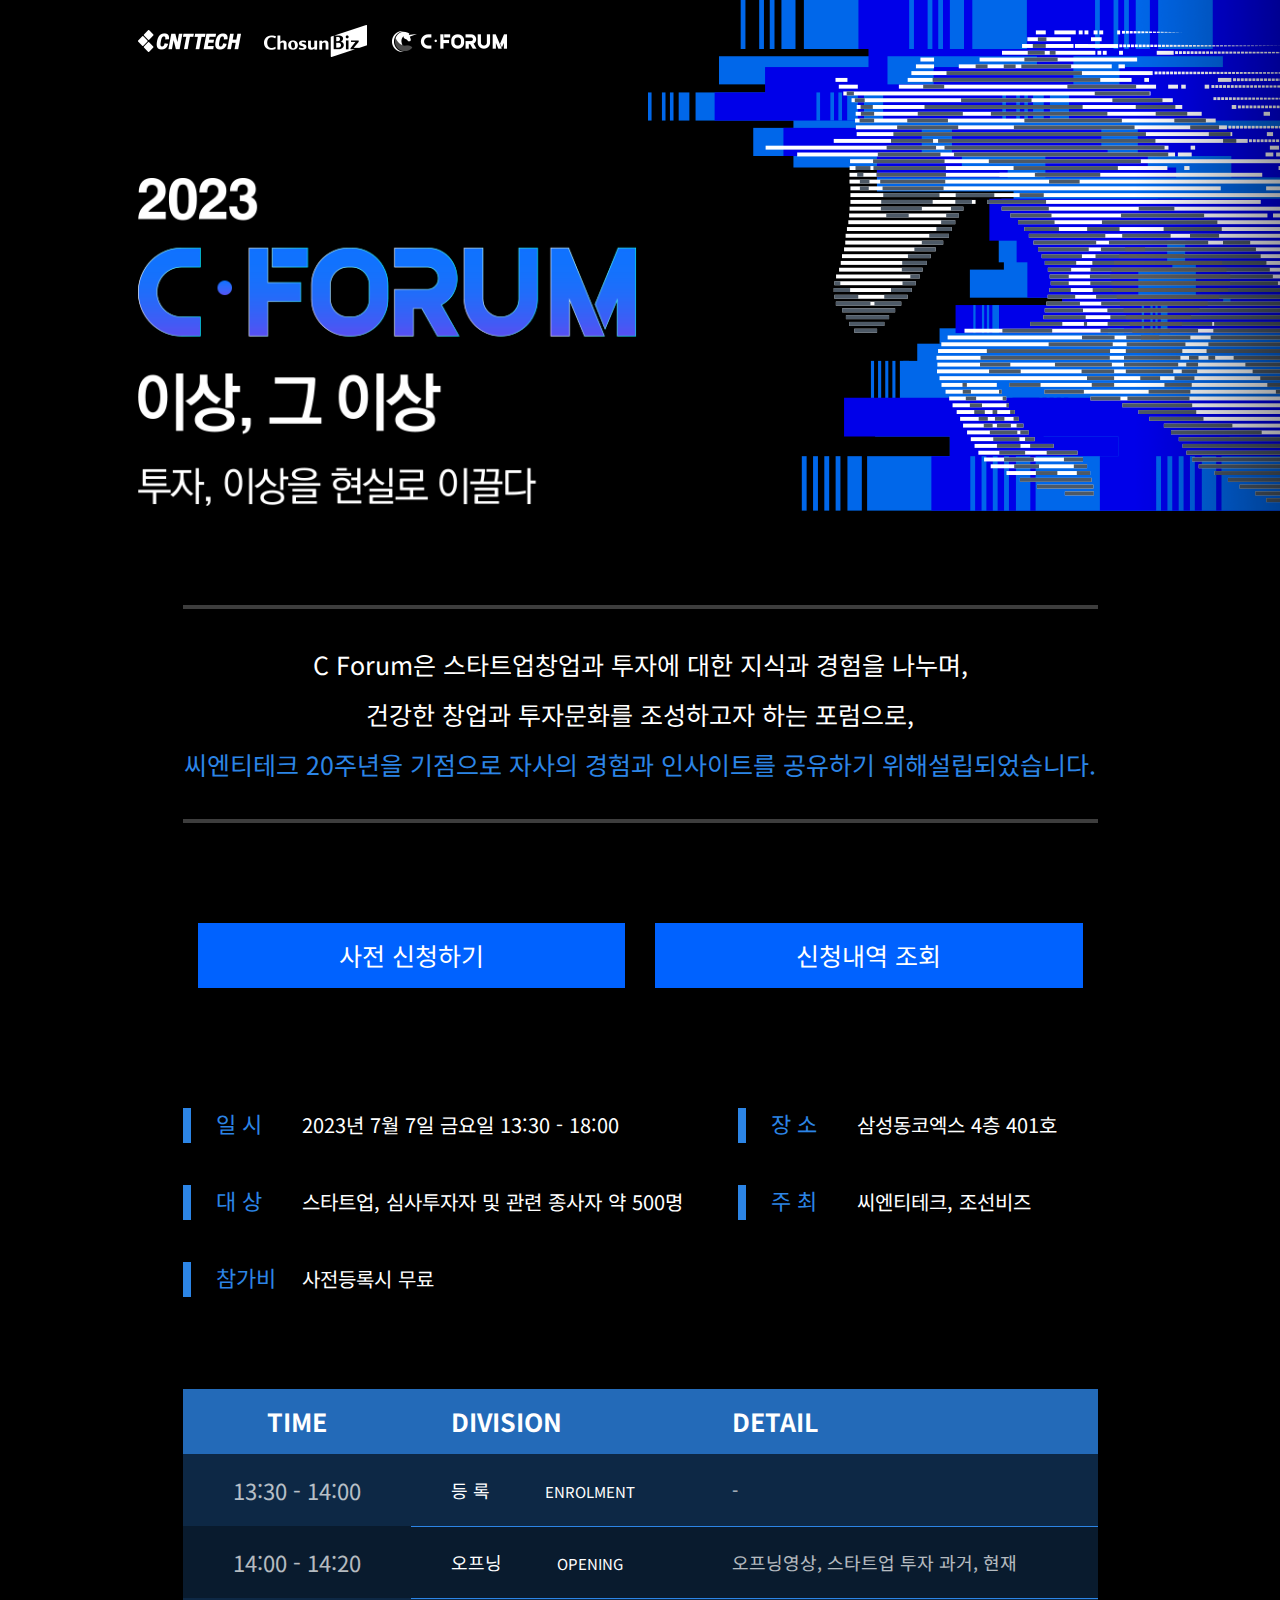
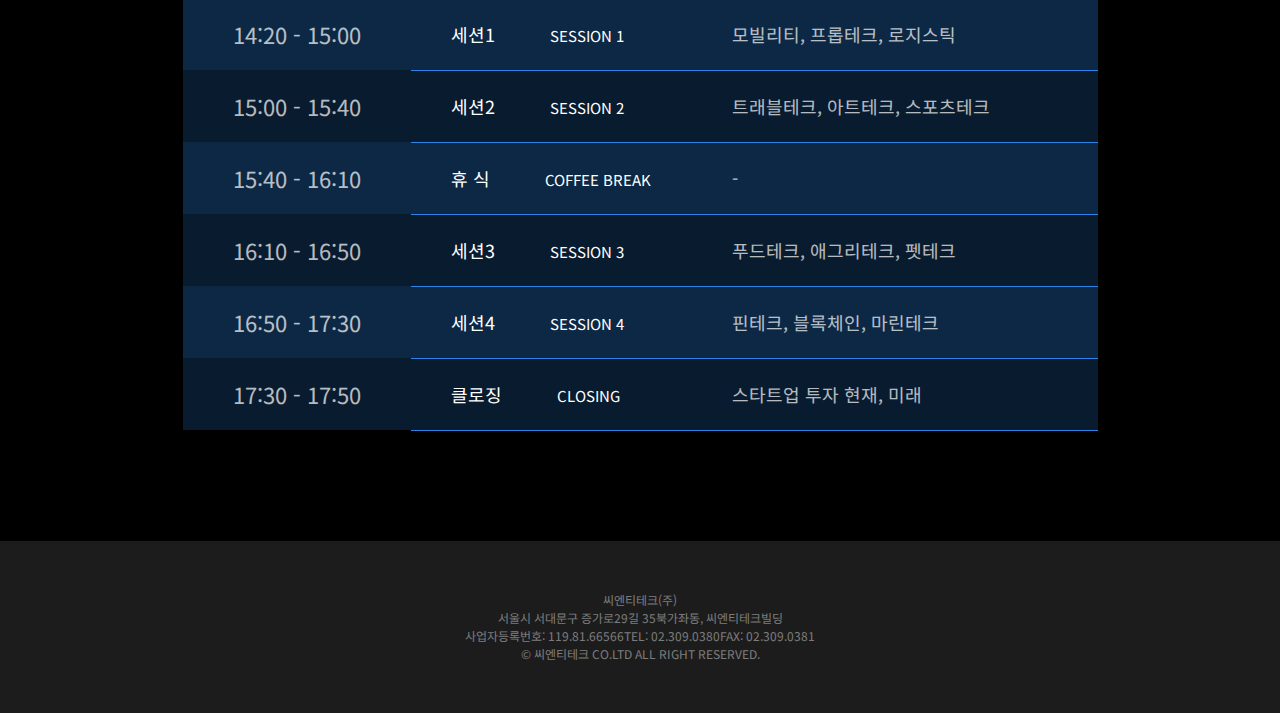
==== commit b0e16877: "수정 작업 완료" ====
--- a/pages/index.html
+++ b/pages/index.html
@@ -11,8 +11,9 @@
     <div id="container">
         <div class="inner main">
             <div class="logo_wrap">
+                <a href="#"><img src="../resources/img/common/ico_logo_cnttech.png" alt="씨엔티테크 로고"></a>
                 <a href="#"><img src="../resources/img/common/ico_logo_chosunBiz.png" alt="조선비즈 로고"></a>
-                <a href="#"><img src="../resources/img/common/ico_logo_cnttech.png" alt="씨엔티테크 로고"></a>
+                <a href="#"><img src="../resources/img/common/ico_logo_cForum.png" alt="C FORUM 로고"></a>
             </div>
             <h1 class="title"><img src="../resources/img/common/img_pc_title.png" alt="2023 C FORUM 이상, 그 이상, 투자, 이상을 현실로 이끌다"></h1>    
             <p>C Forum은 스타트업창업과 투자에 대한<br class="mobile"> 지식과 경험을 나누며, <br class="pc">건강한 창업과 투자문화를 조성하고자 하는 포럼으로, <br><span>씨엔티테크 20주년을 기점으로 자사의 경험과 <br class="mobile">인사이트를 공유하기 위해설립되었습니다.</span></p>
--- a/resources/css/style.css
+++ b/resources/css/style.css
@@ -1,5 +1,5 @@
 @import url("https://cdnjs.cloudflare.com/ajax/libs/font-awesome/6.3.0/css/all.min.css");
-@import url("https://fonts.googleapis.com/css2?family=Noto+Sans+KR:wght@400;500;700&display=swap");
+@import url("https://fonts.googleapis.com/css2?family=Noto+Sans+KR:wght@100;300;400;500;700;900&display=swap");
 * {
   margin: 0;
   padding: 0;
@@ -53,6 +53,9 @@
   outline: 0;
 }
 
+.button {
+  cursor: pointer;
+}
 .button:active {
   transform: scale(0.95);
 }
@@ -610,7 +613,6 @@
   background-image: url("../img/common/ico_search.png");
   background-repeat: no-repeat;
   background-size: cover;
-  cursor: pointer;
   position: absolute;
   top: 50%;
   right: 2rem;
@@ -834,7 +836,6 @@
 #container .pop_card > div a {
   line-height: 5.4rem;
   text-align: center;
-  cursor: default;
 }
 #container .pop_card > div > div {
   display: flex;
